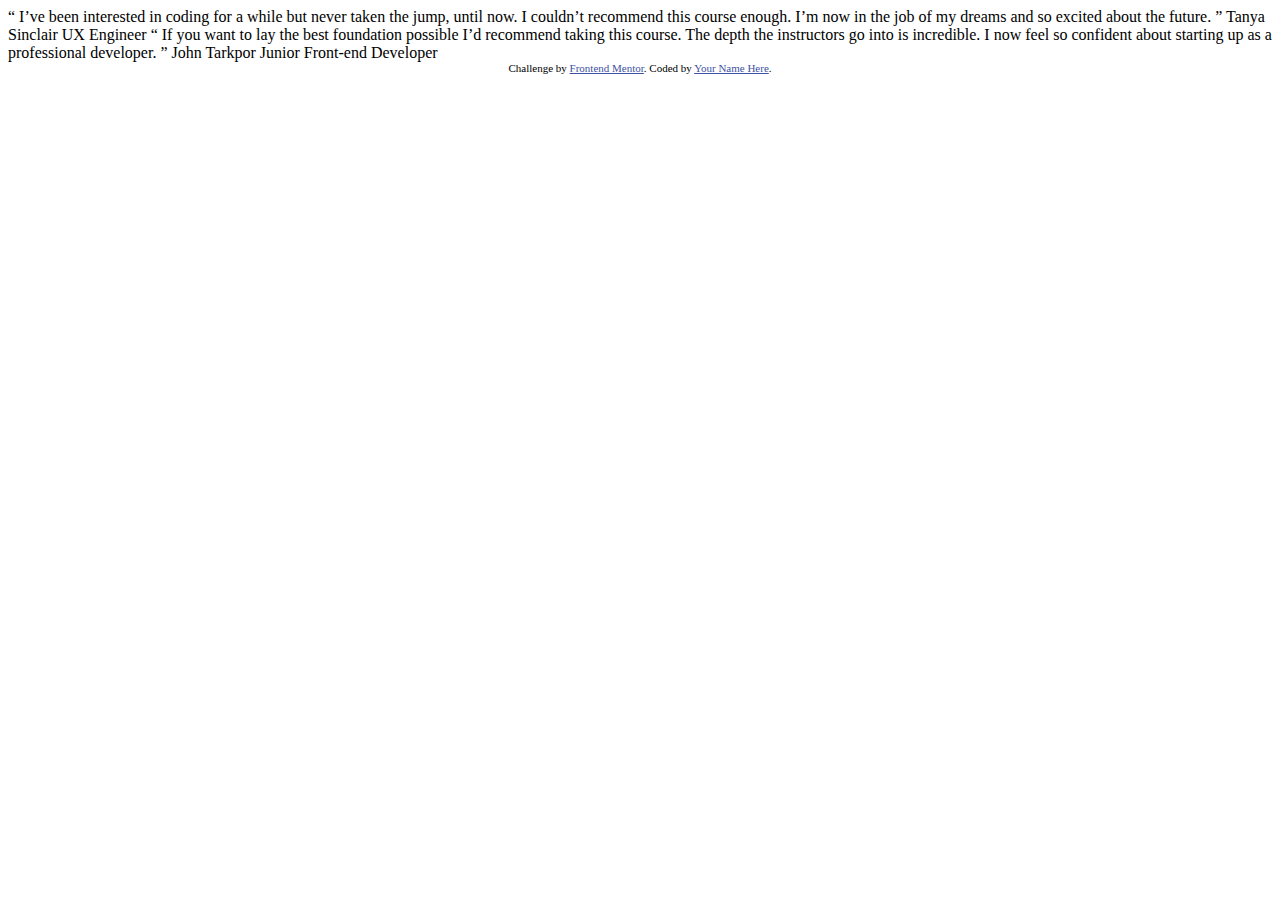
==== index.html @ b5533b79 "Initial commit" ====
<!DOCTYPE html>
<html lang="en">
<head>
  <meta charset="UTF-8">
  <meta name="viewport" content="width=device-width, initial-scale=1.0"> <!-- displays site properly based on user's device -->

  <link rel="icon" type="image/png" sizes="32x32" href="./images/favicon-32x32.png">
  
  <title>Frontend Mentor | Coding Bootcamp Testimonials Slider</title>

  <!-- Feel free to remove these styles or customise in your own stylesheet 👍 -->
  <style>
    .attribution { font-size: 11px; text-align: center; }
    .attribution a { color: hsl(228, 45%, 44%); }
  </style>
</head>
<body>

  “ I’ve been interested in coding for a while but never taken the jump, until now. 
  I couldn’t recommend this course enough. I’m now in the job of my dreams and so 
  excited about the future. ”

  Tanya Sinclair
  UX Engineer

  “ If you want to lay the best foundation possible I’d recommend taking this course. 
  The depth the instructors go into is incredible. I now feel so confident about 
  starting up as a professional developer. ”

  John Tarkpor
  Junior Front-end Developer
  
  <div class="attribution">
    Challenge by <a href="https://www.frontendmentor.io?ref=challenge" target="_blank">Frontend Mentor</a>. 
    Coded by <a href="#">Your Name Here</a>.
  </div>
</body>
</html>
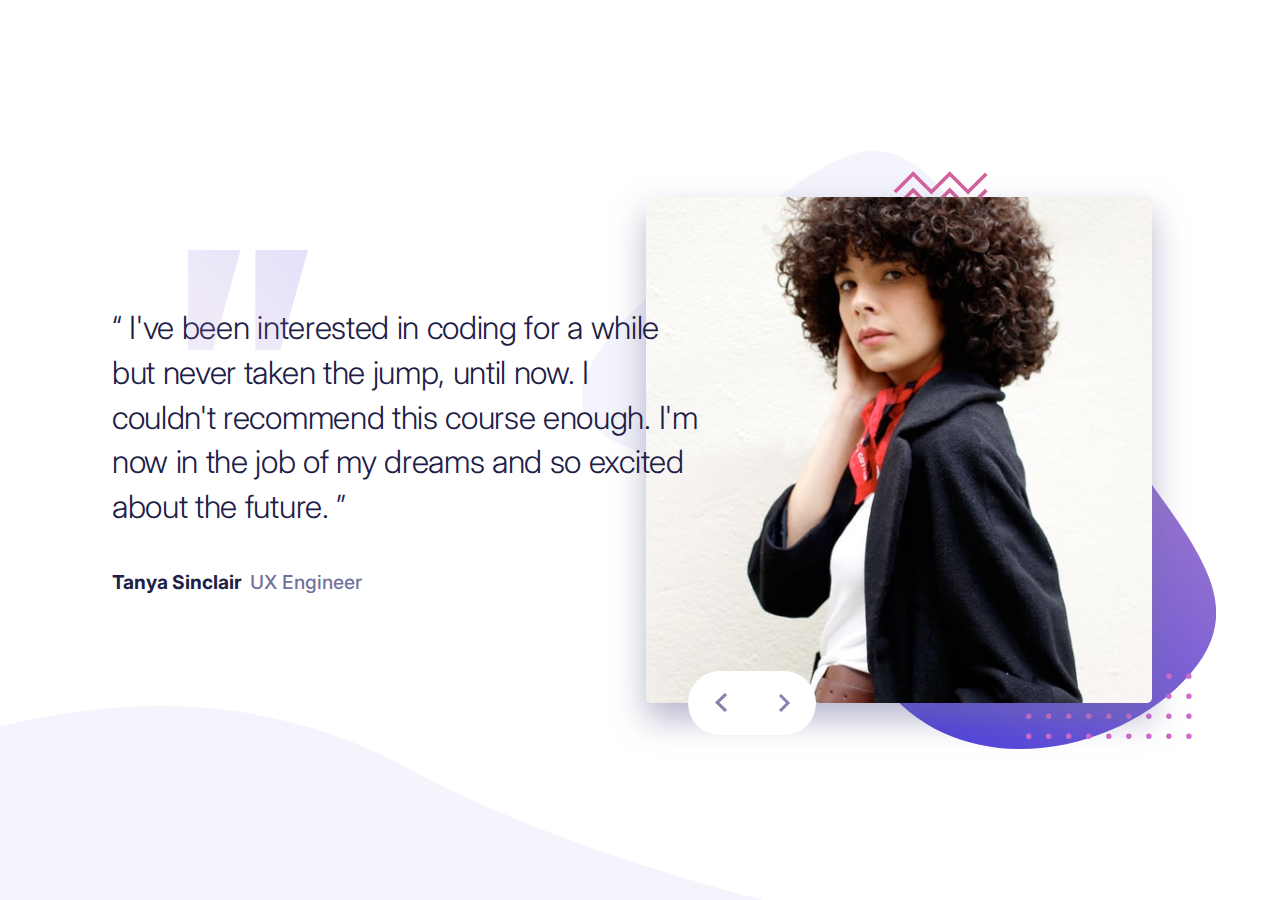
==== commit 4764e390: "update code and readme file" ====
--- a/index.html
+++ b/index.html
@@ -1,38 +1,73 @@
 <!DOCTYPE html>
 <html lang="en">
+
 <head>
-  <meta charset="UTF-8">
-  <meta name="viewport" content="width=device-width, initial-scale=1.0"> <!-- displays site properly based on user's device -->
+	<meta charset="UTF-8">
+	<meta name="description" content="Frontend Mentor Challenge">
+	<meta name="viewport" content="width=device-width, initial-scale=1.0">
+	<link rel="preconnect" href="https://fonts.googleapis.com">
+	<link rel="preconnect" href="https://fonts.gstatic.com" crossorigin>
+	<link href="https://fonts.googleapis.com/css2?family=Inter:wght@300;500;700&display=swap" rel="stylesheet">
+	<link rel="stylesheet" href="style.css">
+	<link rel="icon" type="image/png" sizes="32x32" href="./images/favicon-32x32.png">
+	<title>Coding Bootcamp Testimonials Slider</title>
+</head>
 
-  <link rel="icon" type="image/png" sizes="32x32" href="./images/favicon-32x32.png">
-  
-  <title>Frontend Mentor | Coding Bootcamp Testimonials Slider</title>
+<body>
+	<main>
+		<h1 class="sr-only">Testimonials</h1>
+		<section class="slider" aria-roledescription="slider" aria-label="Student testimonials">
+			<div class="testimonials">
+				<div id="testimonial1" class="testimonial" role="group" aria-roledescription="slide" aria-hidden="false" aria-labelledby="testimonial-person1">
+					<div class="testimonial-picture-container">
+						<img src="images/image-tanya.jpg" alt="" class="testimonial-picture" width="450" height="450">
+					</div>
+					<blockquote class="testimonial-blockquote">
+						<p class="testimonial-quote">
+							&#8220; I've been interested in coding for a while but never taken the jump, until now.
+							I couldn't recommend this course enough. I'm now in the job of my dreams and so
+							excited about the future. &#8221;
+						</p>
+						<footer>
+							<cite class="testimonial-cite">
+								<span id="testimonial-person1" class="testimonial-person">Tanya Sinclair</span> 
+								<span class="testimonial-type">UX Engineer</span>
+							</cite>
+						</footer>
+					</blockquote>
+				</div>
 
-  <!-- Feel free to remove these styles or customise in your own stylesheet 👍 -->
-  <style>
-    .attribution { font-size: 11px; text-align: center; }
-    .attribution a { color: hsl(228, 45%, 44%); }
-  </style>
-</head>
-<body>
+				<div id="testimonial2" class="testimonial" role="group" aria-roledescription="slide" aria-hidden="true" aria-labelledby="testimonial-person2">
+					<div class="testimonial-picture-container">
+						<img src="images/image-john.jpg" alt="" class="testimonial-picture" width="450" height="450">
+					</div>
+					<blockquote class="testimonial-blockquote">
+						<p class="testimonial-quote">
+							&#8220; If you want to lay the best foundation possible I'd recommend taking this course.
+							The depth the instructors go into is incredible. I now feel so confident about
+							starting up as a professional developer. &#8221;
+						</p>
+						<footer>
+							<cite class="testimonial-cite">
+								<span id="testimonial-person2" class="testimonial-person">Sarthak Sachdev</span> 
+								<span class="testimonial-type">Junior Front-end Developer</span>
+							</cite>
+						</footer>
+					</blockquote>
+				</div>
+			</div>
 
-  “ I’ve been interested in coding for a while but never taken the jump, until now. 
-  I couldn’t recommend this course enough. I’m now in the job of my dreams and so 
-  excited about the future. ”
+			<div class="buttons" role="group">
+				<button id="slider-button-previous" class="slider-button slider-button-previous">
+					<span class="sr-only">Previous Testimonial</span>
+				</button>
+				<button id="slider-button-next" class="slider-button slider-button-next">
+					<span class="sr-only">Next Testimonial</span>
+				</button>
+			</div>
+		</section>
+	</main>
+	<script src="script.js"></script>
+</body>
 
-  Tanya Sinclair
-  UX Engineer
-
-  “ If you want to lay the best foundation possible I’d recommend taking this course. 
-  The depth the instructors go into is incredible. I now feel so confident about 
-  starting up as a professional developer. ”
-
-  John Tarkpor
-  Junior Front-end Developer
-  
-  <div class="attribution">
-    Challenge by <a href="https://www.frontendmentor.io?ref=challenge" target="_blank">Frontend Mentor</a>. 
-    Coded by <a href="#">Your Name Here</a>.
-  </div>
-</body>
 </html>--- a/style.css
+++ b/style.css
@@ -0,0 +1,299 @@
+/* Variables */
+
+:root {
+    /* Colors */
+    --color-primary-dark-blue: hsl(240, 38%, 20%);
+    --color-primary-gray-blue: hsl(240, 18%, 53%);
+    /* WCAG-AA Adjusted */
+
+    /* Fonts */
+    --font-stack: 'Inter', sans-serif;
+    /* Weights: 300, 500, 700 */
+}
+
+/* Resets */
+
+html {
+    box-sizing: border-box;
+}
+
+*,
+*:before,
+*:after {
+    box-sizing: inherit;
+}
+
+img {
+    display: block;
+    max-width: 100%;
+    height: auto;
+}
+
+body,
+p,
+blockquote {
+    margin: 0;
+}
+
+/* Base */
+
+body {
+    background: url(../images/pattern-curve.svg) center bottom / contain no-repeat;
+    color: var(--color-primary-dark-blue);
+    font: 300 1rem var(--font-stack);
+    text-rendering: optimizeSpeed;
+    min-height: 100vh;
+}
+
+main {
+    width: 100%;
+    max-width: 87rem;
+    margin: 0 auto;
+}
+
+/* Testimonials */
+
+.slider {
+    display: flex;
+    align-items: center;
+    height: 100vh;
+    overflow: hidden;
+}
+
+.testimonials {
+    width: 100%;
+    display: flex;
+    transform: translateX(0%);
+    transition: transform 0.5s;
+}
+
+.testimonial {
+    flex: 1 0 100%;
+    display: flex;
+    flex-direction: column;
+}
+
+.testimonial-picture-container {
+    background: url(../images/pattern-bg.svg) center / contain no-repeat;
+    margin: 1.5rem;
+    padding: clamp(1rem, 8vw, 3rem);
+}
+
+.testimonial-picture {
+    border-radius: 5px;
+    box-shadow: 0 1rem 2rem hsla(240, 18%, 53%, 50%);
+}
+
+.testimonial-quote {
+    position: relative;
+    font-size: 1.2rem;
+    letter-spacing: -0.02em;
+    text-align: center;
+    padding: 3rem 2.1rem 1rem 2.1rem;
+}
+
+.testimonial-quote::before {
+    background: url(../images/pattern-quotes.svg) center top / contain no-repeat;
+    content: '';
+    position: absolute;
+    top: 1.5rem;
+    left: 0;
+    width: 100%;
+    height: 3rem;
+}
+
+.testimonial-cite {
+    font-style: normal;
+}
+
+.testimonial-person,
+.testimonial-type {
+    display: block;
+    text-align: center;
+}
+
+.testimonial-person {
+    font-weight: 700;
+}
+
+.testimonial-type {
+    font-weight: 500;
+    color: var(--color-primary-gray-blue);
+}
+
+/* Testimonials - Buttons */
+
+.buttons {
+    display: flex;
+    justify-content: center;
+    position: absolute;
+    left: 0;
+    top: 0;
+    width: 100%;
+}
+
+.slider-button {
+    margin: 0;
+    border: 0;
+    width: clamp(2rem, 10vw, 4rem);
+    height: clamp(2rem, 10vw, 4rem);
+    cursor: pointer;
+    transition: filter 0.3s;
+}
+
+.slider-button:hover {
+    filter: brightness(90%);
+}
+
+.slider-button:disabled {
+    filter: grayscale(100%) brightness(170%);
+    cursor: not-allowed;
+}
+
+.slider-button-previous {
+    background: url(../images/icon-prev.svg) center / 0.8rem no-repeat white;
+    border-radius: 50% 0 0 50%;
+}
+
+.slider-button-next {
+    background: url(../images/icon-next.svg) center / 0.8rem no-repeat white;
+    border-radius: 0 50% 50% 0;
+}
+
+/* Transitions (Called via JavaScript) */
+
+@keyframes slide-out-to-left {
+    from {
+        transform: translateX(0%);
+    }
+
+    to {
+        transform: translateX(-100%);
+    }
+}
+
+@keyframes slide-out-to-right {
+    from {
+        transform: translateX(0%);
+    }
+
+    to {
+        transform: translateX(100%);
+    }
+}
+
+@keyframes slide-in-from-left {
+    from {
+        transform: translateX(-100%);
+    }
+
+    to {
+        transform: translateX(0%);
+    }
+}
+
+@keyframes slide-in-from-right {
+    from {
+        transform: translateX(100%);
+    }
+
+    to {
+        transform: translateX(0%);
+    }
+}
+
+/* Screen readers */
+
+.sr-only {
+    border: 0 !important;
+    clip: rect(1px, 1px, 1px, 1px) !important;
+    -webkit-clip-path: inset(50%) !important;
+    clip-path: inset(50%) !important;
+    height: 1px !important;
+    margin: -1px !important;
+    overflow: hidden !important;
+    padding: 0 !important;
+    position: absolute !important;
+    width: 1px !important;
+    white-space: nowrap !important;
+}
+
+/* Responsive media queries */
+
+@media (min-width: 576px) {
+    /* Base */
+
+    body {
+        background: url(../images/pattern-curve.svg) left bottom -2rem / 70% no-repeat;
+    }
+
+    /* Testimonials */
+
+    .slider {
+        margin: 0 clamp(1rem, 5vw, 4.5rem);
+    }
+
+    .testimonial {
+        flex-direction: row;
+        align-items: center;
+    }
+
+    .testimonial-picture-container {
+        width: 55%;
+        order: 1;
+        margin: 0;
+        padding: clamp(1rem, 5vw, 4.5rem);
+    }
+
+    .testimonial-picture {
+        width: 100%;
+    }
+
+    .testimonial-blockquote {
+        flex: 1;
+        margin-left: 3rem;
+        margin-right: clamp(-9rem, -10%, -3rem);
+    }
+
+    .testimonial-quote {
+        position: relative;
+        font-size: clamp(1rem, 4vw, 2rem);
+        letter-spacing: -0.01em;
+        line-height: 1.4;
+        text-align: left;
+        padding: 0 0 2.5rem 0;
+    }
+
+    .testimonial-quote::before {
+        background: url(../images/pattern-quotes.svg) left top / contain no-repeat;
+        top: -3.5rem;
+        left: 13%;
+        width: 7.5rem;
+        height: 50%;
+    }
+
+    .testimonial-cite {
+        display: flex;
+        gap: 0.5rem;
+        font-size: 1.2rem;
+    }
+
+    .testimonial-person,
+    .testimonial-type {
+        text-align: left;
+    }
+
+    /* Carousel Buttons */
+
+    .buttons {
+        justify-content: unset;
+        left: 0;
+        top: 0;
+        width: auto;
+    }
+
+    .slider-button {
+        width: clamp(1.5rem, 8vw, 4rem);
+        height: clamp(1.5rem, 8vw, 4rem);
+    }
+}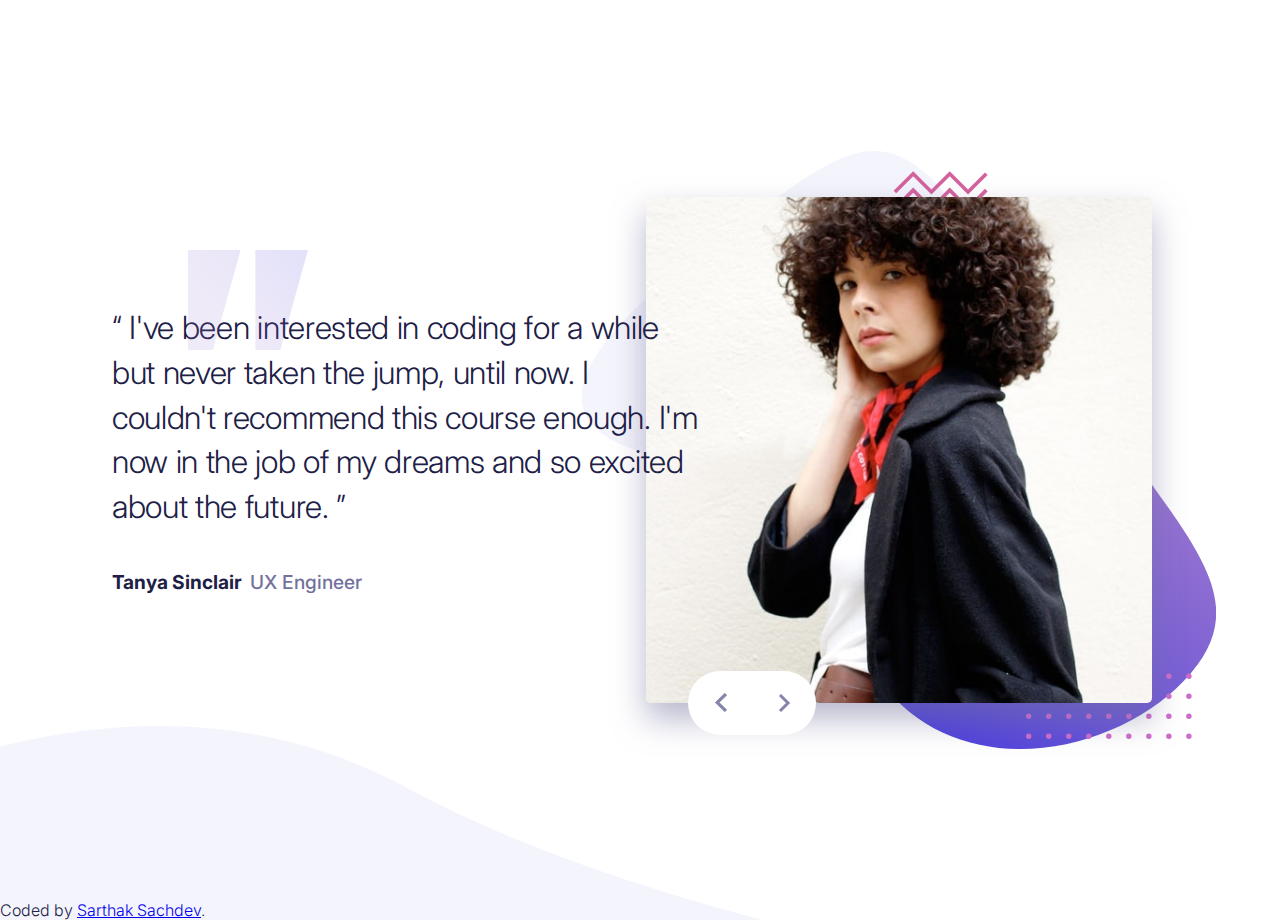
==== commit d7fd81cf: "Update index.html" ====
--- a/index.html
+++ b/index.html
@@ -67,6 +67,9 @@
 			</div>
 		</section>
 	</main>
+  <footer class="attribution">
+    Coded by <a href="https://github.com/SartHak-0-Sach" target="_blank">Sarthak Sachdev</a>.
+  </footer>
 	<script src="script.js"></script>
 </body>
 
